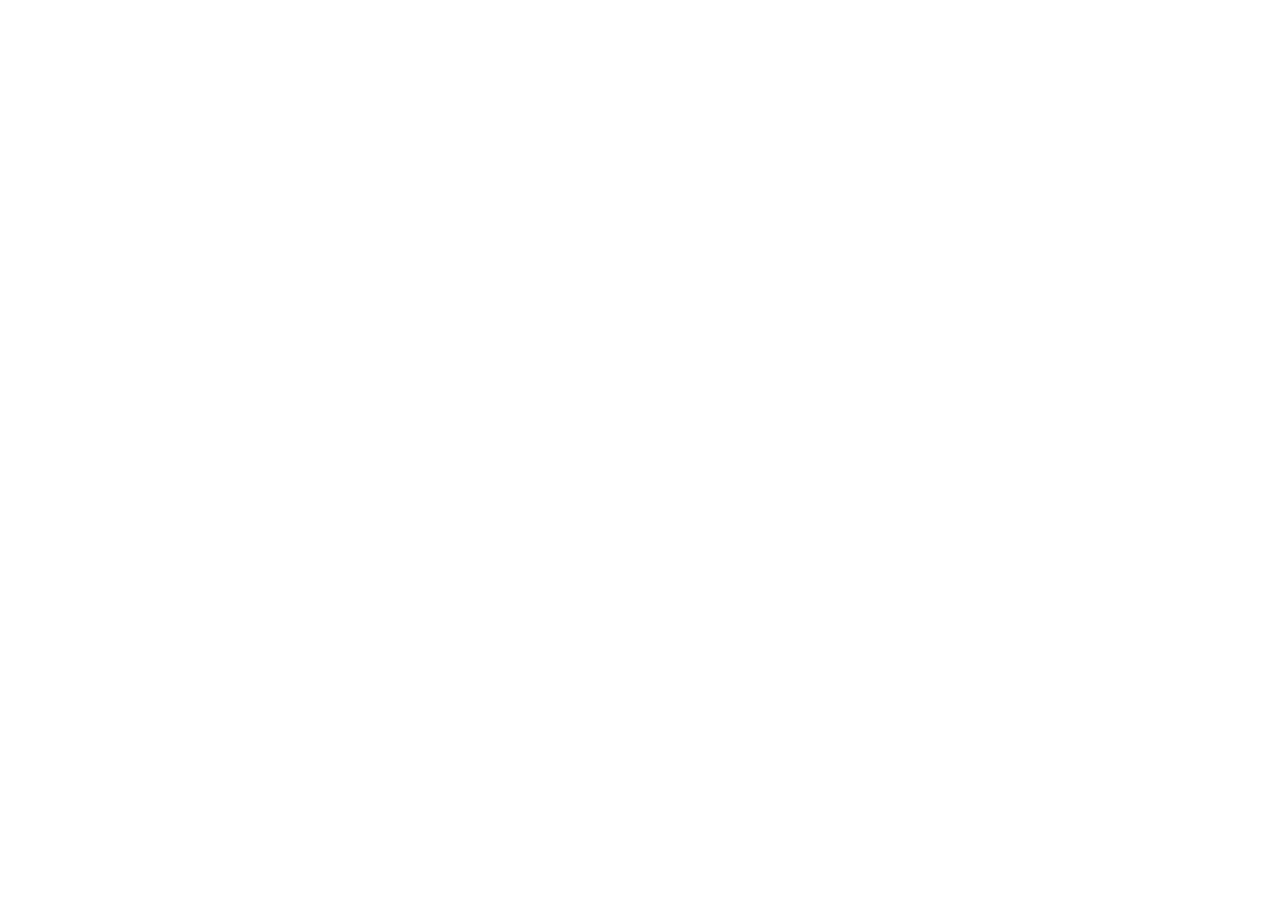
==== index.html @ a08df483 "Primer Commit" ====
<!DOCTYPE html>
<html lang="en">
<head>
    <meta charset="UTF-8">
    <meta name="viewport" content="width=device-width, initial-scale=1.0">
    <link rel="stylesheet" href="./Styles/Styles.css">
    <title>Document</title>
</head>
<body>
    
</body>
<script src="./Scripts/Scripts.js"></script>
</html>
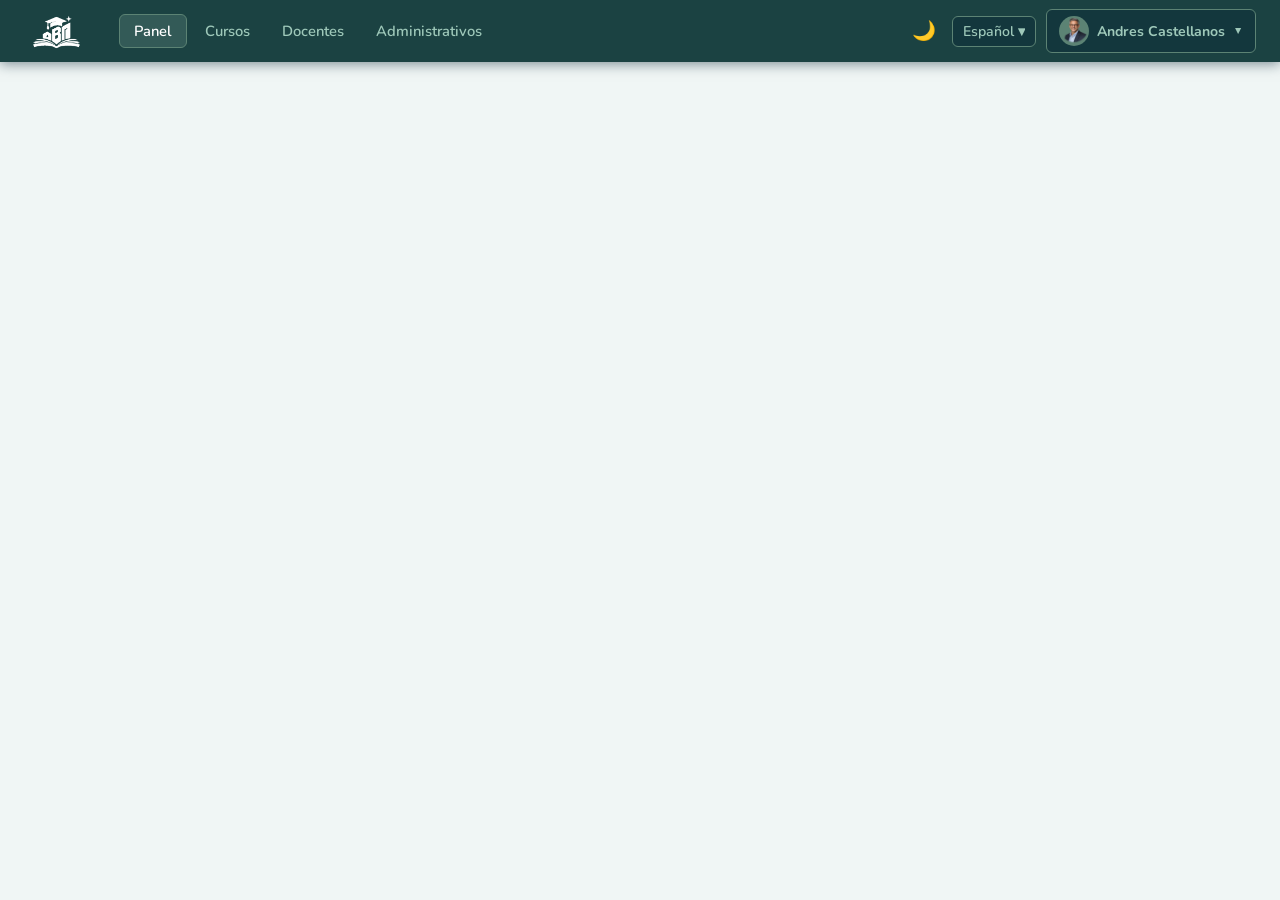
==== commit 47b35c31: "Add user menu with dropdown and theme toggle functionality" ====
--- a/index.html
+++ b/index.html
@@ -1,13 +1,62 @@
 <!DOCTYPE html>
-<html lang="en">
+<html lang="es">
 <head>
-    <meta charset="UTF-8">
-    <meta name="viewport" content="width=device-width, initial-scale=1.0">
-    <link rel="stylesheet" href="./Styles/Styles.css">
-    <title>Document</title>
+  <meta charset="UTF-8">
+  <meta name="viewport" content="width=device-width, initial-scale=1.0">
+  <title>Institucion Educativa ABC</title>
+  <link rel="stylesheet" href="./Styles/Styles.css">
 </head>
 <body>
-    
+
+  <header class="barraNav">
+    <div class="logoBarra">
+      <img src="./images/logo_blanco.png" alt="Logo" class="logo">
+    </div>
+
+    <nav class="menuStudent">
+      <a href="#" class="nav-link active">Panel</a>
+      <a href="#" class="nav-link">Cursos</a>
+      <a href="#" class="nav-link">Docentes</a>
+      <a href="#" class="nav-link">Administrativos</a>
+    </nav>
+
+    <div class="navControls">
+      <button class="btnTheme" id="btnTheme" title="Cambiar tema">🌙</button>
+
+      <select class="selectIdioma" id="selectIdioma">
+        <option value="es">Español ▾</option>
+        <option value="en">English ▾</option>
+      </select>
+
+      <div class="userMenu">
+        <button class="userBtn" id="userBtn">
+          <div class="userAvatar">
+            <img src="./images/ImagenPerfil.png" alt="Usuario">
+          </div>
+          <span class="userName">Andres Castellanos</span>
+          <span class="arrow">▲</span>
+        </button>
+
+        <div class="dropdown" id="dropdown">
+          <a href="#" class="dropItem">
+            <img src="./images/user.svg" class="dropIcon-img" alt="Mi perfil">
+            Mi perfil
+          </a>
+          <a href="#" class="dropItem">
+            <img src="./images/settings.svg" class="dropIcon-img" alt="Ajustes">
+            Ajustes
+          </a>
+          <div class="dropDivider"></div>
+          <a href="#" class="dropItem logout">
+            <img src="./images/logout.svg" class="dropIcon-img" alt="Ajustes">
+            Cerrar sesión
+          </a>
+        </div>
+      </div>
+    </div>
+  </header>
+
+  <script src="./Scripts/Scripts.js"></script>
+  <script src="./Scripts/barraNav.js"></script>
 </body>
-<script src="./Scripts/Scripts.js"></script>
 </html>
--- a/Styles/Styles.css
+++ b/Styles/Styles.css
@@ -0,0 +1,203 @@
+@import url('https://fonts.googleapis.com/css2?family=Nunito:wght@400;600;700&display=swap');
+
+:root {
+  --primary:  #092635;
+  --second:   #1B4242;
+  --third:    #5C8374;
+  --fourth:   #9EC8B9;
+
+  --nav-bg:        var(--second);
+  --nav-text:      var(--fourth);
+  --nav-hover:     #ffffff;
+  --active-bg:     rgba(158, 200, 185, 0.18);
+  --active-border: var(--third);
+  --shadow:        0 2px 12px rgba(9, 38, 53, 0.5);
+
+  --dropdown-bg:    #ffffff;
+  --dropdown-text:  #1B4242;
+  --dropdown-hover: #eef6f4;
+}
+
+body {
+  margin: 0;
+  font-family: 'Nunito', sans-serif;
+  padding-top: 62px;
+  background: #f0f6f5;
+  transition: background 0.3s, color 0.3s;
+}
+
+body.dark-mode {
+  background: var(--primary);
+  color: var(--fourth);
+  --dropdown-bg:    var(--second);
+  --dropdown-text:  var(--fourth);
+  --dropdown-hover: rgba(92, 131, 116, 0.25);
+}
+
+/* ─── NAVBAR ─────────────────────────────────── */
+.barraNav {
+  position: fixed;
+  top: 0;
+  left: 0;
+  width: 100%;
+  background: var(--nav-bg);
+  color: var(--nav-text);
+  display: flex;
+  align-items: center;
+  padding: 0 24px;
+  height: 62px;
+  box-shadow: var(--shadow);
+  z-index: 1000;
+  box-sizing: border-box;
+  gap: 16px;
+}
+
+/* Logo */
+.logoBarra { display: flex; align-items: center; flex-shrink: 0; }
+.logo { height: 36px; width: auto; }
+
+/* Nav links */
+.menuStudent { display: flex; align-items: center; gap: 4px; margin-left: 12px; }
+
+.nav-link {
+  color: var(--fourth);
+  text-decoration: none;
+  font-size: 0.92rem;
+  font-weight: 600;
+  padding: 6px 14px;
+  border-radius: 6px;
+  transition: background 0.2s, color 0.2s;
+}
+.nav-link:hover {
+  color: #ffffff;
+  background: rgba(158, 200, 185, 0.15);
+}
+.nav-link.active {
+  background: var(--active-bg);
+  color: #ffffff;
+  border: 1px solid var(--active-border);
+}
+
+/* Controls */
+.navControls { display: flex; align-items: center; gap: 10px; margin-left: auto; }
+
+/* Theme button */
+.btnTheme {
+  background: transparent;
+  border: none;
+  cursor: pointer;
+  font-size: 1.2rem;
+  padding: 4px 6px;
+  border-radius: 6px;
+  transition: background 0.2s;
+  line-height: 1;
+}
+.btnTheme:hover { background: rgba(158, 200, 185, 0.15); }
+
+/* Language select */
+.selectIdioma {
+  background: rgba(9, 38, 53, 0.4);
+  border: 1px solid var(--third);
+  color: var(--fourth);
+  font-family: 'Nunito', sans-serif;
+  font-size: 0.88rem;
+  font-weight: 600;
+  padding: 5px 10px;
+  border-radius: 6px;
+  cursor: pointer;
+  outline: none;
+  appearance: none;
+  -webkit-appearance: none;
+}
+.selectIdioma option { background: var(--second); color: var(--fourth); }
+
+/* User button */
+.userMenu { position: relative; }
+
+.userBtn {
+  display: flex;
+  align-items: center;
+  gap: 8px;
+  background: rgba(9, 38, 53, 0.4);
+  border: 1px solid var(--third);
+  color: var(--fourth);
+  font-family: 'Nunito', sans-serif;
+  font-size: 0.88rem;
+  font-weight: 700;
+  padding: 6px 12px;
+  border-radius: 6px;
+  cursor: pointer;
+  transition: background 0.2s;
+}
+.userBtn:hover { background: rgba(92, 131, 116, 0.3); }
+
+.userAvatar {
+  width: 30px;
+  height: 30px;
+  border-radius: 50%;
+  background: var(--third);
+  display: flex;
+  align-items: center;
+  justify-content: center;
+  flex-shrink: 0;
+  overflow: hidden;
+}
+.userAvatar svg { fill: var(--fourth); }
+.userAvatar img {
+    width: 100%;
+    height: 100%;
+    object-fit: cover; /* ← esto fuerza todo a blanco */
+  }
+
+.userName { white-space: nowrap; }
+.arrow { font-size: 0.65rem; transition: transform 0.25s; transform: rotate(180deg); }
+
+/* Dropdown */
+.dropdown {
+  display: none;
+  position: absolute;
+  top: calc(100% + 8px);
+  right: 0;
+  background: var(--dropdown-bg);
+  color: var(--dropdown-text);
+  min-width: 185px;
+  border-radius: 10px;
+  box-shadow: 0 8px 24px rgba(9, 38, 53, 0.22);
+  overflow: hidden;
+  z-index: 2000;
+  animation: fadeDown 0.18s ease;
+  border: 1px solid rgba(92,131,116,0.15);
+}
+.dropdown.show { display: block; }
+
+@keyframes fadeDown {
+  from { opacity: 0; transform: translateY(-6px); }
+  to   { opacity: 1; transform: translateY(0); }
+}
+
+.dropItem {
+  display: flex;
+  align-items: center;
+  gap: 10px;
+  padding: 12px 18px;
+  color: var(--dropdown-text);
+  text-decoration: none;
+  font-size: 0.92rem;
+  font-weight: 600;
+  transition: background 0.15s;
+}
+.dropItem:hover { background: var(--dropdown-hover); }
+.dropItem.logout { color:--dropdown-text; }
+.dropItem.logout svg { fill: #c0392b; }
+
+.dropIcon.blue { fill: var(--second); }
+.dropIcon.gray { fill: var(--third); }
+.dropIcon-img {
+  width: 18px;
+  height: 18px;
+  object-fit: contain;
+  filter: brightness(0) saturate(100%) invert(25%) sepia(50%) saturate(400%) hue-rotate(130deg);
+  flex-shrink: 0;
+}
+
+.dropDivider { height: 1px; background: rgba(92,131,116,0.2); margin: 4px 0; }
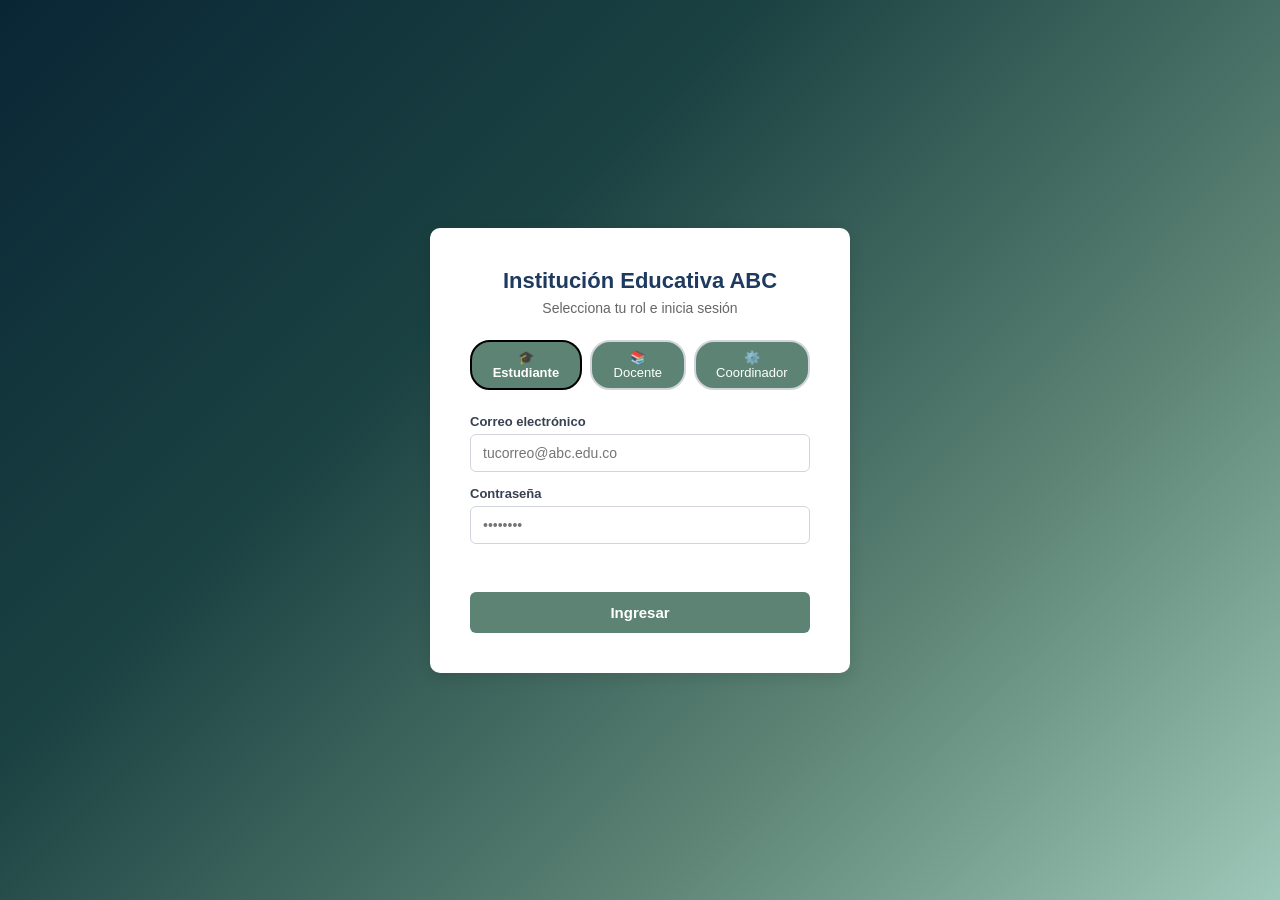
==== commit 2c9db2a6: "modularizacion Pages" ====
--- a/index.html
+++ b/index.html
@@ -1,62 +1,43 @@
 <!DOCTYPE html>
 <html lang="es">
 <head>
-  <meta charset="UTF-8">
-  <meta name="viewport" content="width=device-width, initial-scale=1.0">
-  <title>Institucion Educativa ABC</title>
-  <link rel="stylesheet" href="./Styles/Styles.css">
+  <meta charset="UTF-8" />
+  <meta name="viewport" content="width=device-width, initial-scale=1.0"/>
+  <title>LMS - Institución Educativa ABC</title>
+  <link rel="stylesheet" href="./Styles/stylesLogin.css"/>
 </head>
 <body>
 
-  <header class="barraNav">
-    <div class="logoBarra">
-      <img src="./images/logo_blanco.png" alt="Logo" class="logo">
+<div class="contenedor">
+
+    <h1>Institución Educativa ABC</h1>
+    <p class="subtitulo">Selecciona tu rol e inicia sesión</p>
+
+    <!-- Botones para elegir rol -->
+    <div class="roles">
+    <button class="btn-rol activo" onclick="cambiarRol('estudiante', this)">🎓 Estudiante</button>
+    <button class="btn-rol" onclick="cambiarRol('docente', this)">📚 Docente</button>
+    <button class="btn-rol" onclick="cambiarRol('coordinador', this)">⚙️ Coordinador</button>
     </div>
 
-    <nav class="menuStudent">
-      <a href="#" class="nav-link active">Panel</a>
-      <a href="#" class="nav-link">Cursos</a>
-      <a href="#" class="nav-link">Docentes</a>
-      <a href="#" class="nav-link">Administrativos</a>
-    </nav>
+    <!-- Formulario de login -->
+    <div class="formulario">
 
-    <div class="navControls">
-      <button class="btnTheme" id="btnTheme" title="Cambiar tema">🌙</button>
 
-      <select class="selectIdioma" id="selectIdioma">
-        <option value="es">Español ▾</option>
-        <option value="en">English ▾</option>
-      </select>
+        <label for="correo">Correo electrónico</label>
+        <input type="email" id="correo" placeholder="tucorreo@abc.edu.co" />
 
-      <div class="userMenu">
-        <button class="userBtn" id="userBtn">
-          <div class="userAvatar">
-            <img src="./images/ImagenPerfil.png" alt="Usuario">
-          </div>
-          <span class="userName">Andres Castellanos</span>
-          <span class="arrow">▲</span>
-        </button>
+        <label for="contrasena">Contraseña</label>
+        <input type="password" id="contrasena" placeholder="••••••••" />
 
-        <div class="dropdown" id="dropdown">
-          <a href="#" class="dropItem">
-            <img src="./images/user.svg" class="dropIcon-img" alt="Mi perfil">
-            Mi perfil
-          </a>
-          <a href="#" class="dropItem">
-            <img src="./images/settings.svg" class="dropIcon-img" alt="Ajustes">
-            Ajustes
-          </a>
-          <div class="dropDivider"></div>
-          <a href="#" class="dropItem logout">
-            <img src="./images/logout.svg" class="dropIcon-img" alt="Ajustes">
-            Cerrar sesión
-          </a>
-        </div>
-      </div>
+        <p id="mensaje-error" class="error"></p>
+
+        <button class="btn-ingresar" onclick="iniciarSesion()">Ingresar</button>
+
     </div>
-  </header>
 
-  <script src="./Scripts/Scripts.js"></script>
-  <script src="./Scripts/barraNav.js"></script>
+</div>
+
+<script src="./Scripts/loginIndex.js"></script>
 </body>
 </html>
--- a/Styles/stylesLogin.css
+++ b/Styles/stylesLogin.css
@@ -0,0 +1,125 @@
+/* Estilos generales */
+* {
+  margin: 0;
+  padding: 0;
+  box-sizing: border-box;
+}
+
+body {
+  font-family: Arial, sans-serif;
+  background: linear-gradient(135deg, #092635 0%, #1B4242 35%, #5C8374 70%, #9EC8B9 100%);
+  display: flex;
+  justify-content: center;
+  align-items: center;
+  min-height: 100vh;
+}
+
+/* Caja principal */
+.contenedor {
+  background-color: white;
+  padding: 40px;
+  border-radius: 10px;
+  box-shadow: 0 4px 15px rgba(0, 0, 0, 0.1);
+  width: 100%;
+  max-width: 420px;
+  text-align: center;
+}
+
+h1 {
+  font-size: 22px;
+  color: #1e3a5f;
+  margin-bottom: 6px;
+}
+
+.subtitulo {
+  font-size: 14px;
+  color: #666;
+  margin-bottom: 24px;
+}
+
+/* Botones de rol */
+.roles {
+  display: flex;
+  gap: 8px;
+  justify-content: center;
+  margin-bottom: 24px;
+}
+
+.btn-rol {
+  padding: 8px 16px;
+  border: 2px solid #d1d5db;
+  border-radius: 20px;
+  background-color: #5C8374 ;
+  cursor: pointer;
+  font-size: 13px;
+  color: white;
+  transition: all 0.2s;
+}
+
+.btn-rol:hover {
+  border-color: #092635;
+}
+
+.btn-rol.activo {
+  background-color: #5C8374;
+  border-color: black;
+  color: white;
+  font-weight: bold;
+}
+
+/* Formulario */
+.formulario {
+  text-align: left;
+}
+
+
+
+label {
+  display: block;
+  font-size: 13px;
+  font-weight: bold;
+  color: #374151;
+  margin-bottom: 5px;
+  margin-top: 14px;
+}
+
+input {
+  width: 100%;
+  padding: 10px 12px;
+  border: 1px solid #d1d5db;
+  border-radius: 6px;
+  font-size: 14px;
+  outline: none;
+  transition: border-color 0.2s;
+}
+
+input:focus {
+  border-color: #3b82f6;
+}
+
+/* Mensaje de error */
+.error {
+  color: #ef4444;
+  font-size: 13px;
+  margin-top: 10px;
+  min-height: 18px;
+}
+
+/* Botón ingresar */
+.btn-ingresar {
+  width: 100%;
+  padding: 12px;
+  background-color: #5C8374;
+  color: white;
+  border: none;
+  border-radius: 6px;
+  font-size: 15px;
+  font-weight: bold;
+  cursor: pointer;
+  margin-top: 20px;
+  transition: background-color 0.2s;
+}
+
+.btn-ingresar:hover {
+  background-color: #1B4242;
+}
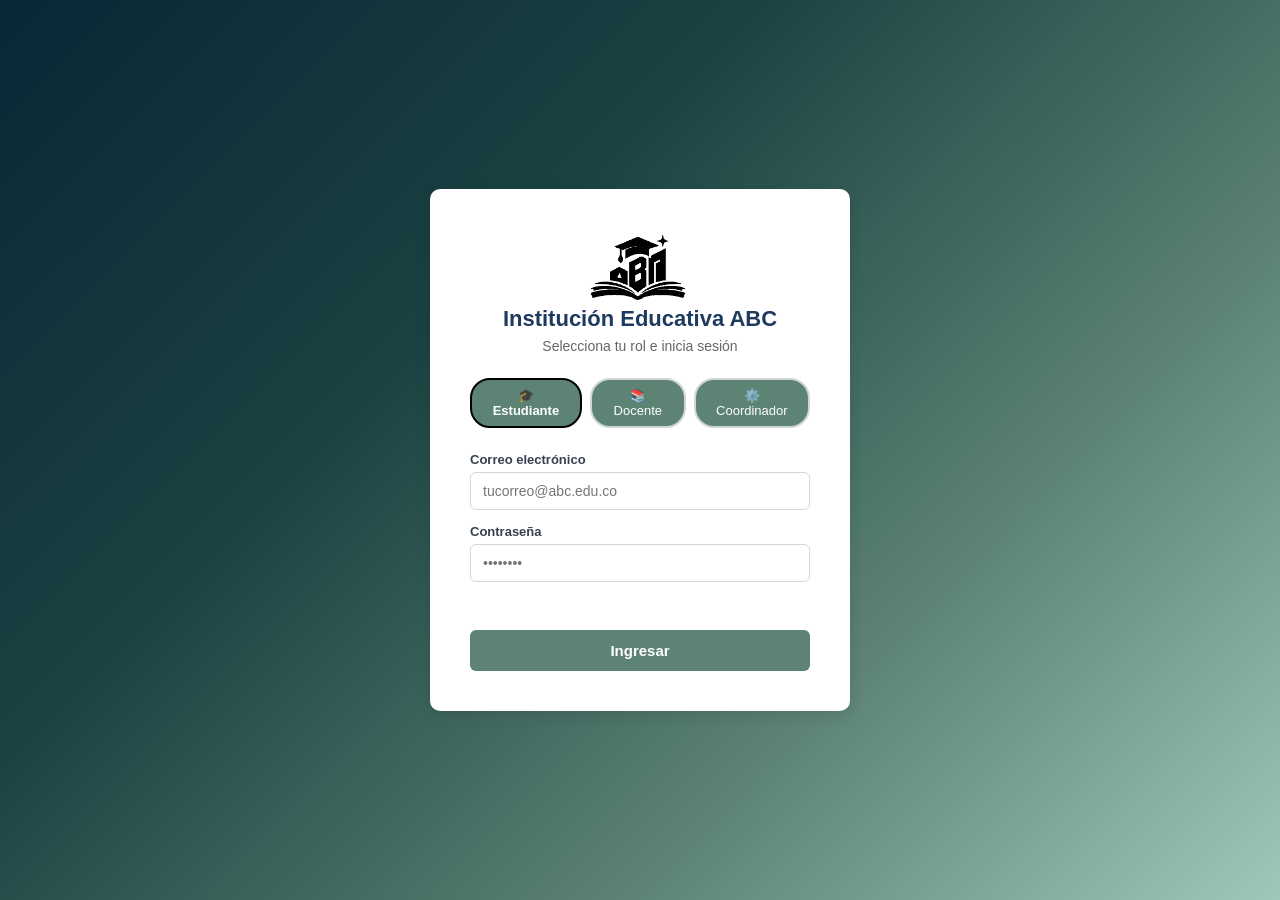
==== commit 1bb4d2eb: "logo login" ====
--- a/index.html
+++ b/index.html
@@ -9,7 +9,7 @@
 <body>
 
 <div class="contenedor">
-
+    <img src="./images/logo_negro.png" alt="Logo" width="40%">
     <h1>Institución Educativa ABC</h1>
     <p class="subtitulo">Selecciona tu rol e inicia sesión</p>
 
